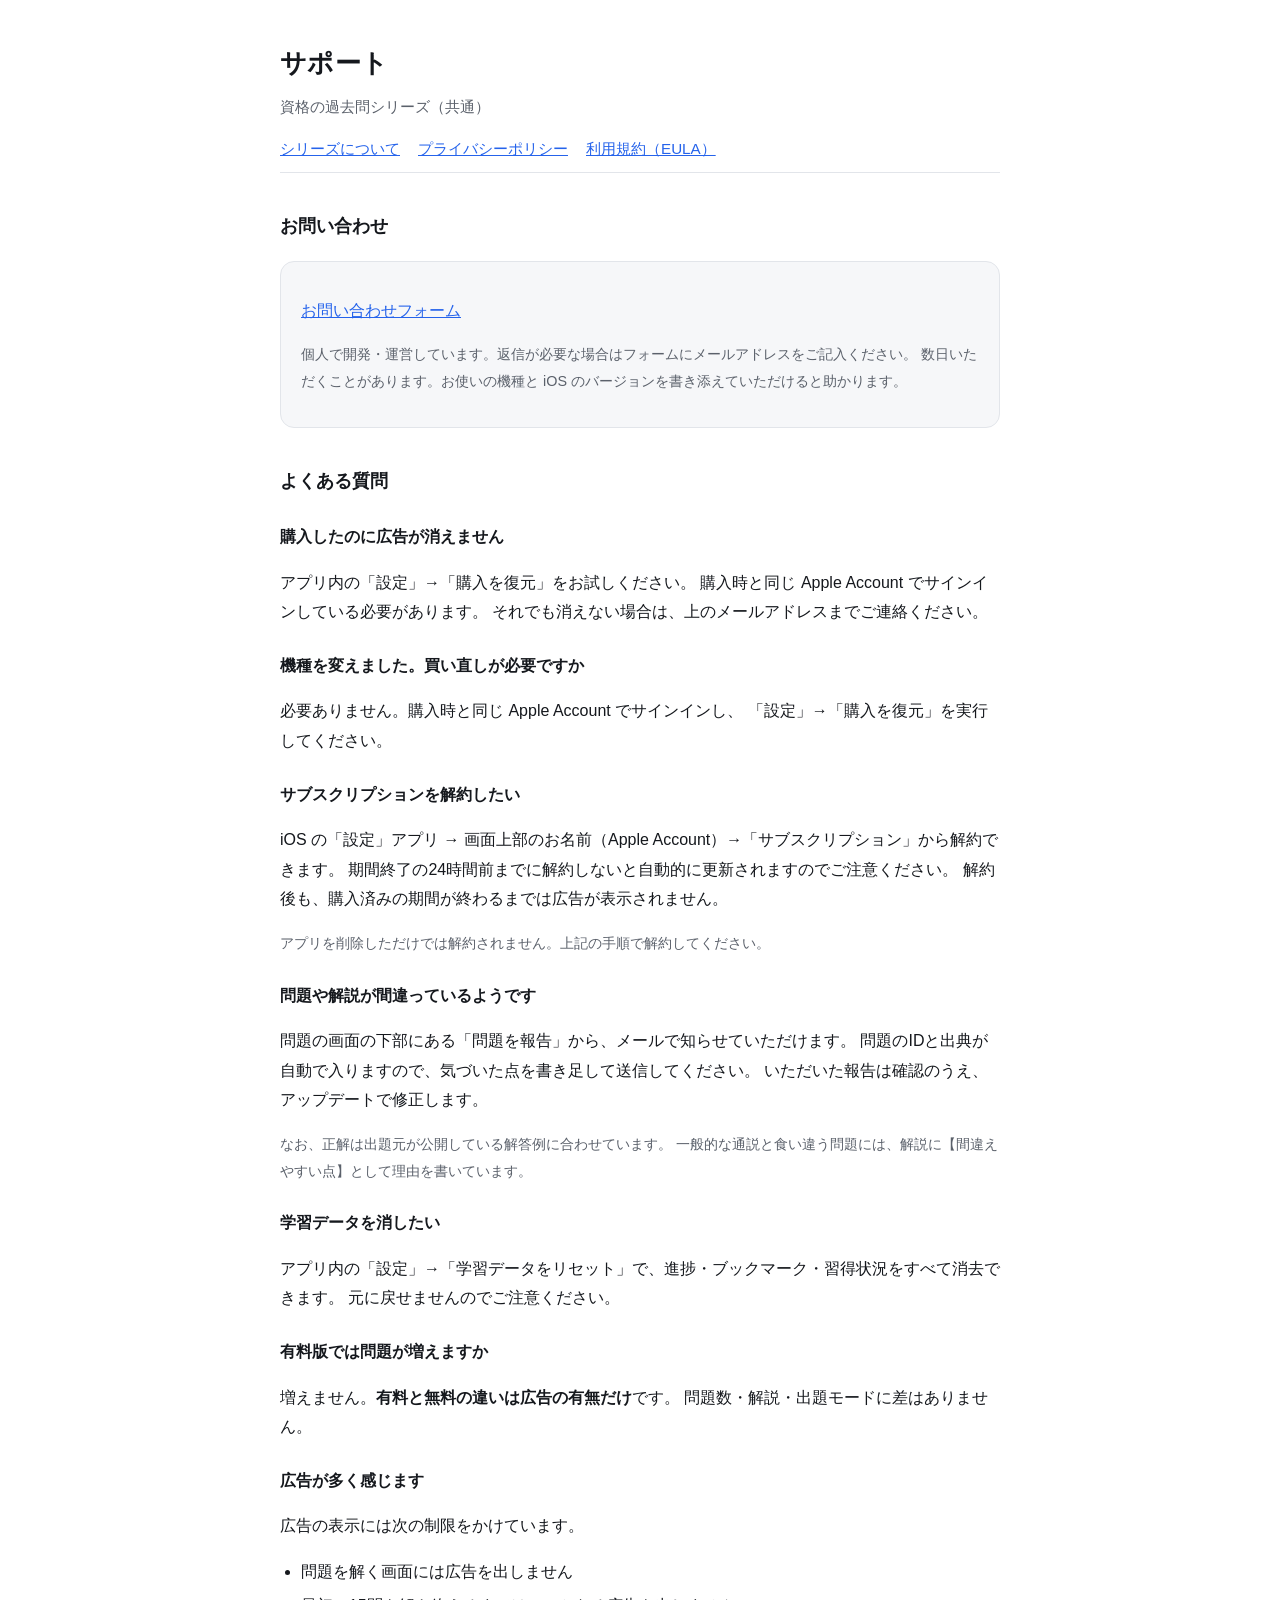
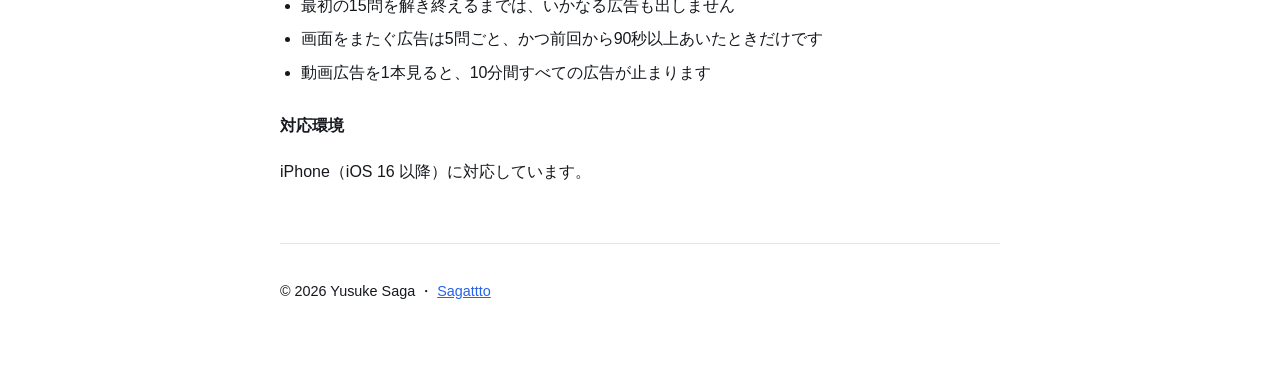
==== shikaku/support.html @ 4cab03e2 "規約・サポート・app-ads.txt 連絡先は全アプリ共通のお問い合わせフォームに統一している。 個人のメールアドレスはこのサイトに載せない。  - index.html … 開発者サイトの入口。A" ====
<!DOCTYPE html>
<html lang="ja">
<head>
<meta charset="utf-8">
<meta name="viewport" content="width=device-width, initial-scale=1">
<title>サポート | 資格の過去問シリーズ</title>
<link rel="stylesheet" href="/style.css">
</head>
<body>
<header>
  <h1>サポート</h1>
  <p>資格の過去問シリーズ（共通）</p>
  <nav>
    <a href="/shikaku/">シリーズについて</a>
    <a href="/shikaku/privacy.html">プライバシーポリシー</a>
    <a href="https://www.apple.com/legal/internet-services/itunes/dev/stdeula/">利用規約（EULA）</a>
  </nav>
</header>

<main>
  <h2>お問い合わせ</h2>
  <div class="card">
    <p>
      <a href="https://forms.gle/SS3hxJVVx1hNDNq5A">お問い合わせフォーム</a>
    </p>
    <p class="muted">
      個人で開発・運営しています。返信が必要な場合はフォームにメールアドレスをご記入ください。
      数日いただくことがあります。お使いの機種と iOS のバージョンを書き添えていただけると助かります。
    </p>
  </div>

  <h2>よくある質問</h2>

  <h3>購入したのに広告が消えません</h3>
  <p>
    アプリ内の「設定」→「購入を復元」をお試しください。
    購入時と同じ Apple Account でサインインしている必要があります。
    それでも消えない場合は、上のメールアドレスまでご連絡ください。
  </p>

  <h3>機種を変えました。買い直しが必要ですか</h3>
  <p>
    必要ありません。購入時と同じ Apple Account でサインインし、
    「設定」→「購入を復元」を実行してください。
  </p>

  <h3>サブスクリプションを解約したい</h3>
  <p>
    iOS の「設定」アプリ → 画面上部のお名前（Apple Account）→「サブスクリプション」から解約できます。
    期間終了の24時間前までに解約しないと自動的に更新されますのでご注意ください。
    解約後も、購入済みの期間が終わるまでは広告が表示されません。
  </p>
  <p class="muted">
    アプリを削除しただけでは解約されません。上記の手順で解約してください。
  </p>

  <h3>問題や解説が間違っているようです</h3>
  <p>
    問題の画面の下部にある「問題を報告」から、メールで知らせていただけます。
    問題のIDと出典が自動で入りますので、気づいた点を書き足して送信してください。
    いただいた報告は確認のうえ、アップデートで修正します。
  </p>
  <p class="muted">
    なお、正解は出題元が公開している解答例に合わせています。
    一般的な通説と食い違う問題には、解説に【間違えやすい点】として理由を書いています。
  </p>

  <h3>学習データを消したい</h3>
  <p>
    アプリ内の「設定」→「学習データをリセット」で、進捗・ブックマーク・習得状況をすべて消去できます。
    元に戻せませんのでご注意ください。
  </p>

  <h3>有料版では問題が増えますか</h3>
  <p>
    増えません。<strong>有料と無料の違いは広告の有無だけ</strong>です。
    問題数・解説・出題モードに差はありません。
  </p>

  <h3>広告が多く感じます</h3>
  <p>
    広告の表示には次の制限をかけています。
  </p>
  <ul>
    <li>問題を解く画面には広告を出しません</li>
    <li>最初の15問を解き終えるまでは、いかなる広告も出しません</li>
    <li>画面をまたぐ広告は5問ごと、かつ前回から90秒以上あいたときだけです</li>
    <li>動画広告を1本見ると、10分間すべての広告が止まります</li>
  </ul>

  <h3>対応環境</h3>
  <p>iPhone（iOS 16 以降）に対応しています。</p>
</main>

<footer>
  <p>© 2026 Yusuke Saga ・ <a href="/">Sagattto</a></p>
</footer>
</body>
</html>
---- style.css ----
/* Sagattto のアプリサイト。1ファイルで全ページぶん。 */
:root {
  color-scheme: light dark;
  --bg: #ffffff;
  --card: #f6f7f9;
  --text: #15181d;
  --sub: #5b616b;
  --line: #e2e5ea;
  --link: #2563eb;
}
@media (prefers-color-scheme: dark) {
  :root {
    --bg: #0b0d12;
    --card: #161a21;
    --text: #e9ecf1;
    --sub: #9aa2ae;
    --line: #262b34;
    --link: #6aa6ff;
  }
}
* { box-sizing: border-box; }
body {
  margin: 0;
  padding: 0 20px 72px;
  background: var(--bg);
  color: var(--text);
  font-family: -apple-system, BlinkMacSystemFont, "Hiragino Sans", "Noto Sans JP", sans-serif;
  line-height: 1.85;
  font-size: 16px;
  -webkit-text-size-adjust: 100%;
}
main, header, footer { max-width: 720px; margin: 0 auto; }
header { padding: 40px 0 8px; border-bottom: 1px solid var(--line); margin-bottom: 28px; }
header h1 { font-size: 1.6rem; margin: 0 0 6px; letter-spacing: .01em; }
header p { color: var(--sub); margin: 0; font-size: .95rem; }
nav { margin-top: 14px; display: flex; gap: 18px; flex-wrap: wrap; font-size: .95rem; }
h2 { font-size: 1.15rem; margin: 36px 0 10px; }
h3 { font-size: 1rem; margin: 24px 0 8px; }
p, li { color: var(--text); }
ul { padding-left: 1.3em; }
li { margin: 4px 0; }
a { color: var(--link); }
a:hover { text-decoration: none; }
.card {
  background: var(--card);
  border: 1px solid var(--line);
  border-radius: 14px;
  padding: 18px 20px;
  margin: 18px 0;
}
.card h3 { margin-top: 0; }
.muted { color: var(--sub); font-size: .9rem; }
table { border-collapse: collapse; width: 100%; margin: 14px 0; font-size: .95rem; }
th, td { border: 1px solid var(--line); padding: 8px 10px; text-align: left; vertical-align: top; }
th { background: var(--card); font-weight: 600; }
footer {
  margin-top: 56px; padding-top: 20px;
  border-top: 1px solid var(--line);
  color: var(--sub); font-size: .9rem;
}
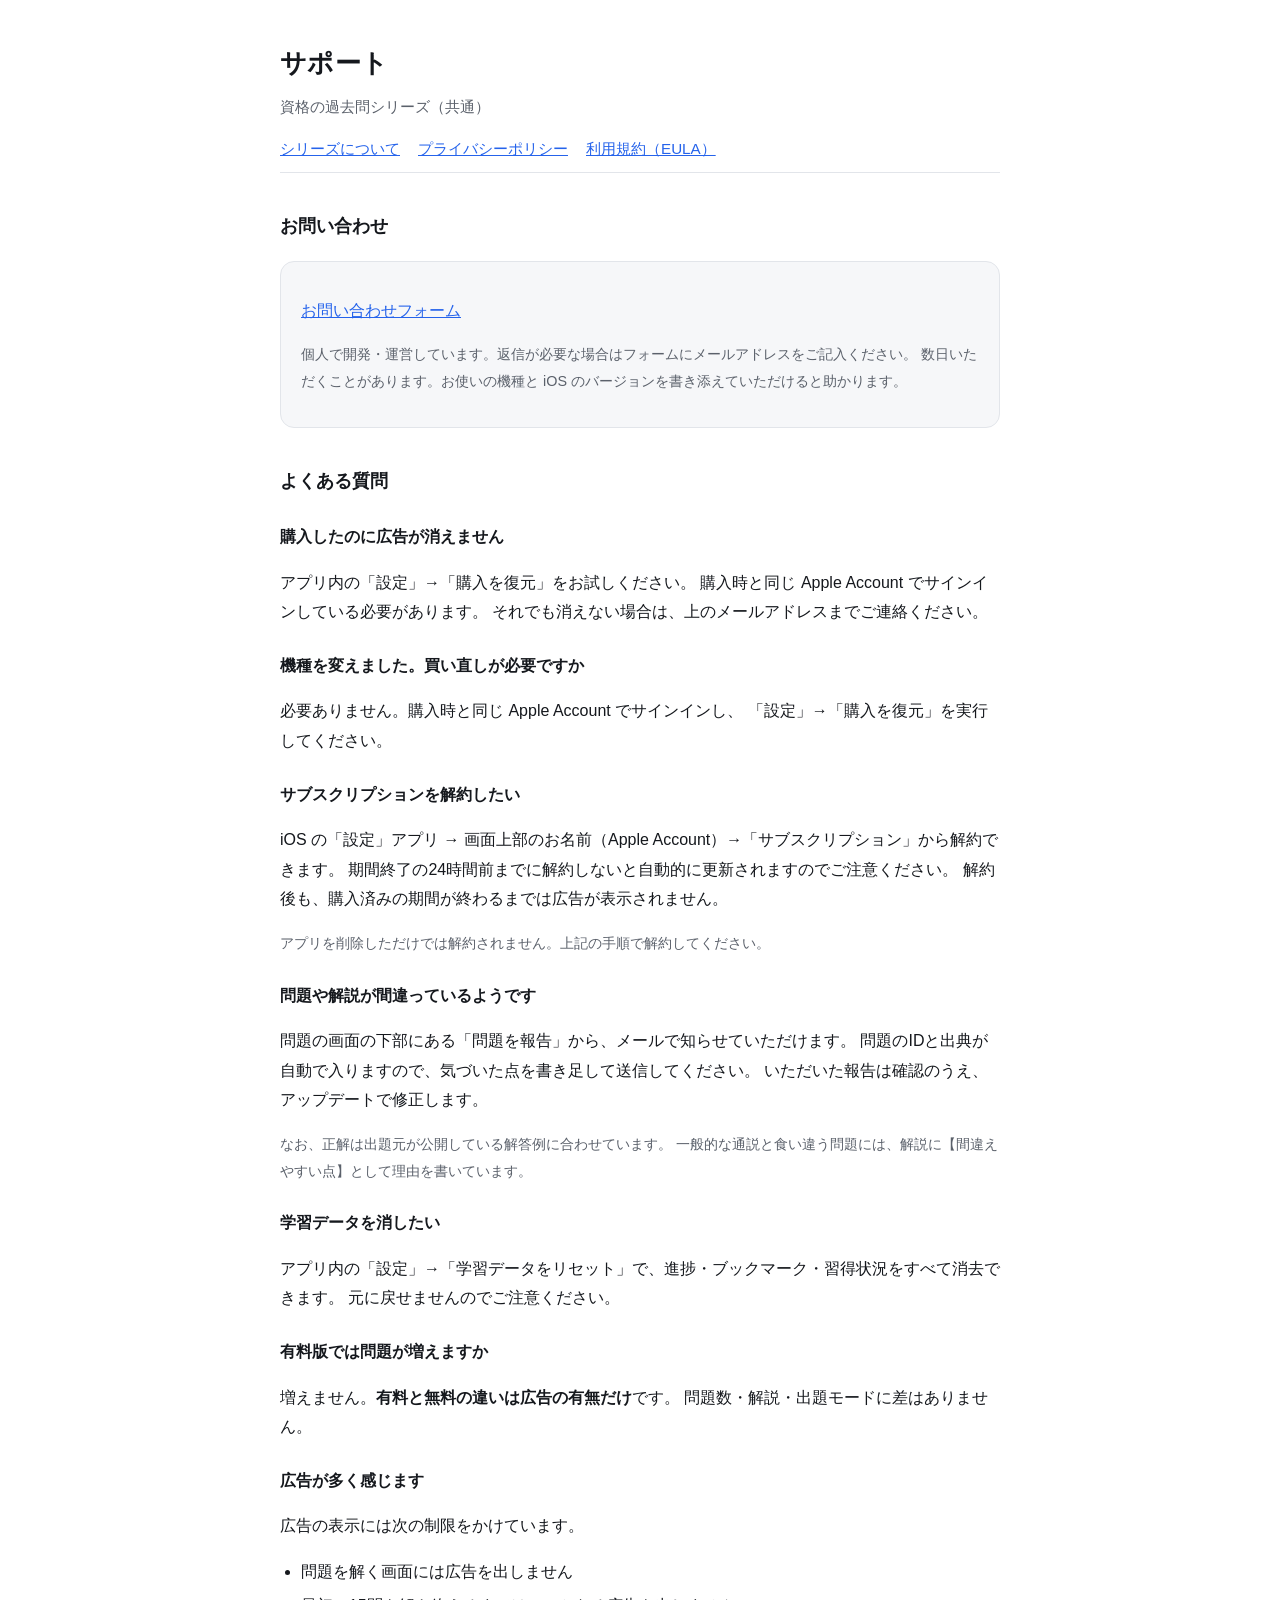
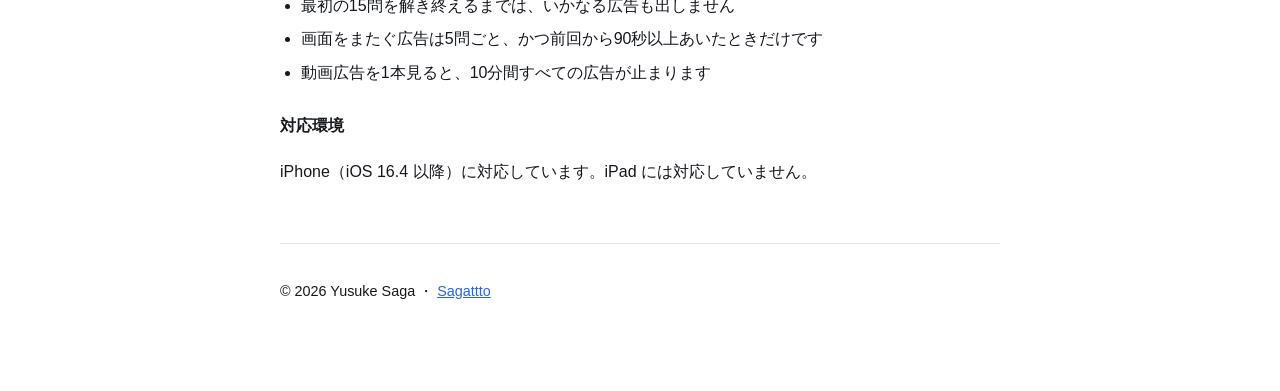
==== commit deea1e31: "対応環境を実際のビルドに合わせる ipa の MinimumOSVersion は 16.4。「iOS 16 以降」だと 16.0〜16.3 の端末で インストールできないのに対応しているように読める" ====
--- a/shikaku/support.html
+++ b/shikaku/support.html
@@ -89,7 +89,7 @@
   </ul>
 
   <h3>対応環境</h3>
-  <p>iPhone（iOS 16 以降）に対応しています。</p>
+  <p>iPhone（iOS 16.4 以降）に対応しています。iPad には対応していません。</p>
 </main>
 
 <footer>
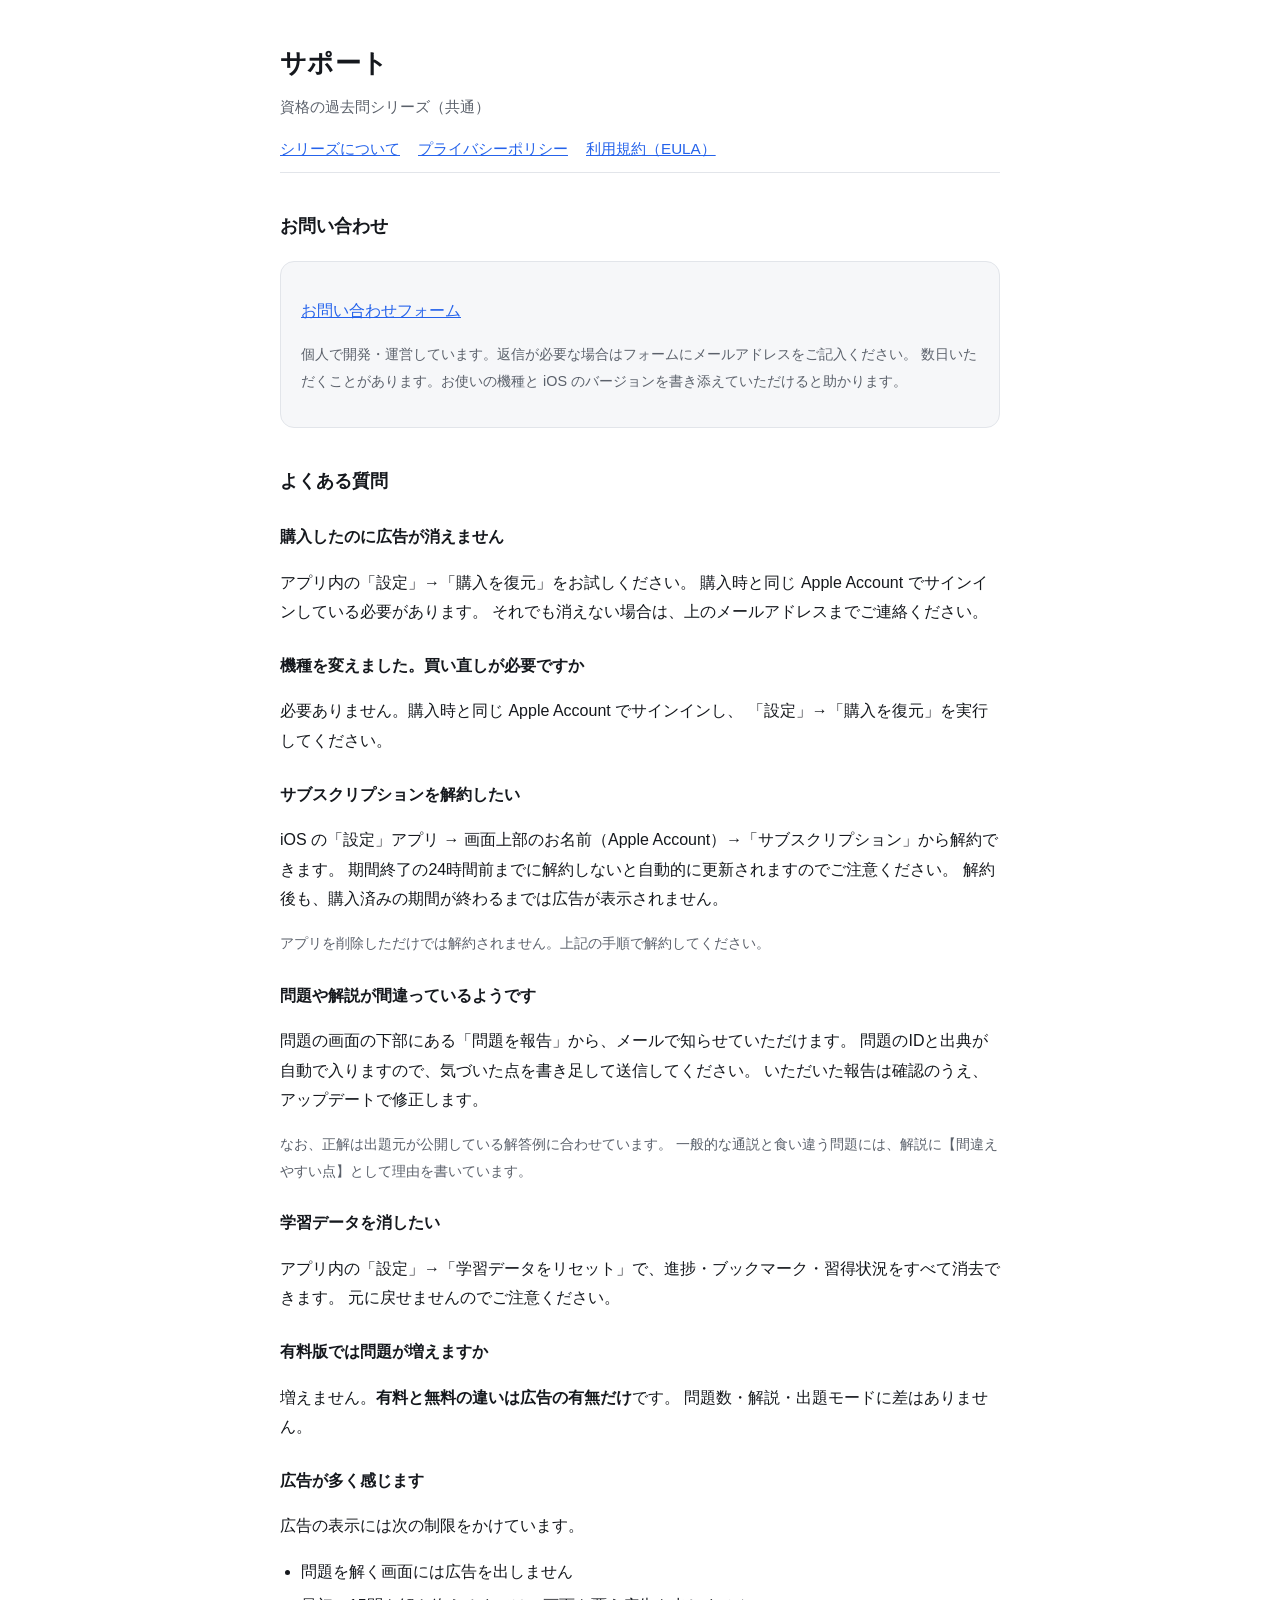
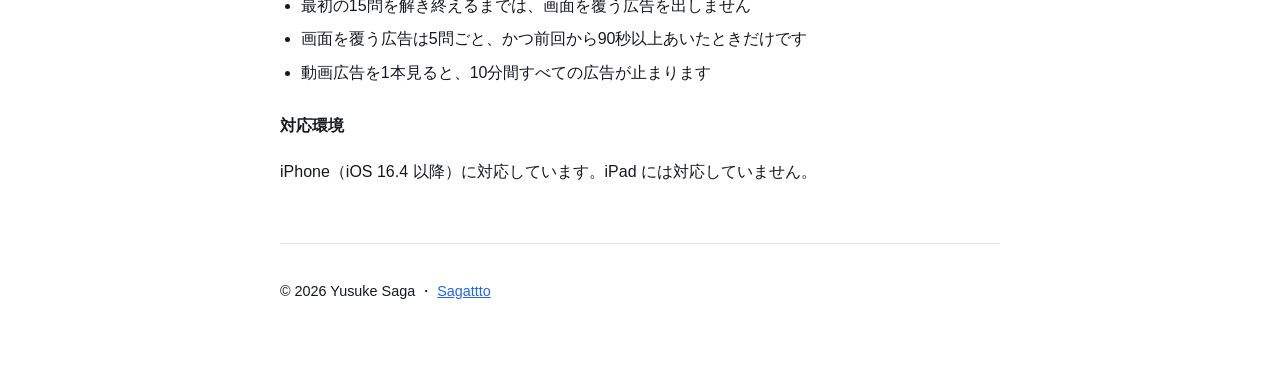
==== commit 758d6589: "広告の説明を実装に合わせる バナーは最初から表示し、オンボーディング保護（初回15問）は 画面を覆う広告にだけ掛ける仕様に変えたため。 ATT の確認前に出るバナーが非パーソナライズである点も明記した" ====
--- a/shikaku/support.html
+++ b/shikaku/support.html
@@ -83,8 +83,8 @@
   </p>
   <ul>
     <li>問題を解く画面には広告を出しません</li>
-    <li>最初の15問を解き終えるまでは、いかなる広告も出しません</li>
-    <li>画面をまたぐ広告は5問ごと、かつ前回から90秒以上あいたときだけです</li>
+    <li>最初の15問を解き終えるまでは、画面を覆う広告を出しません</li>
+    <li>画面を覆う広告は5問ごと、かつ前回から90秒以上あいたときだけです</li>
     <li>動画広告を1本見ると、10分間すべての広告が止まります</li>
   </ul>
 
